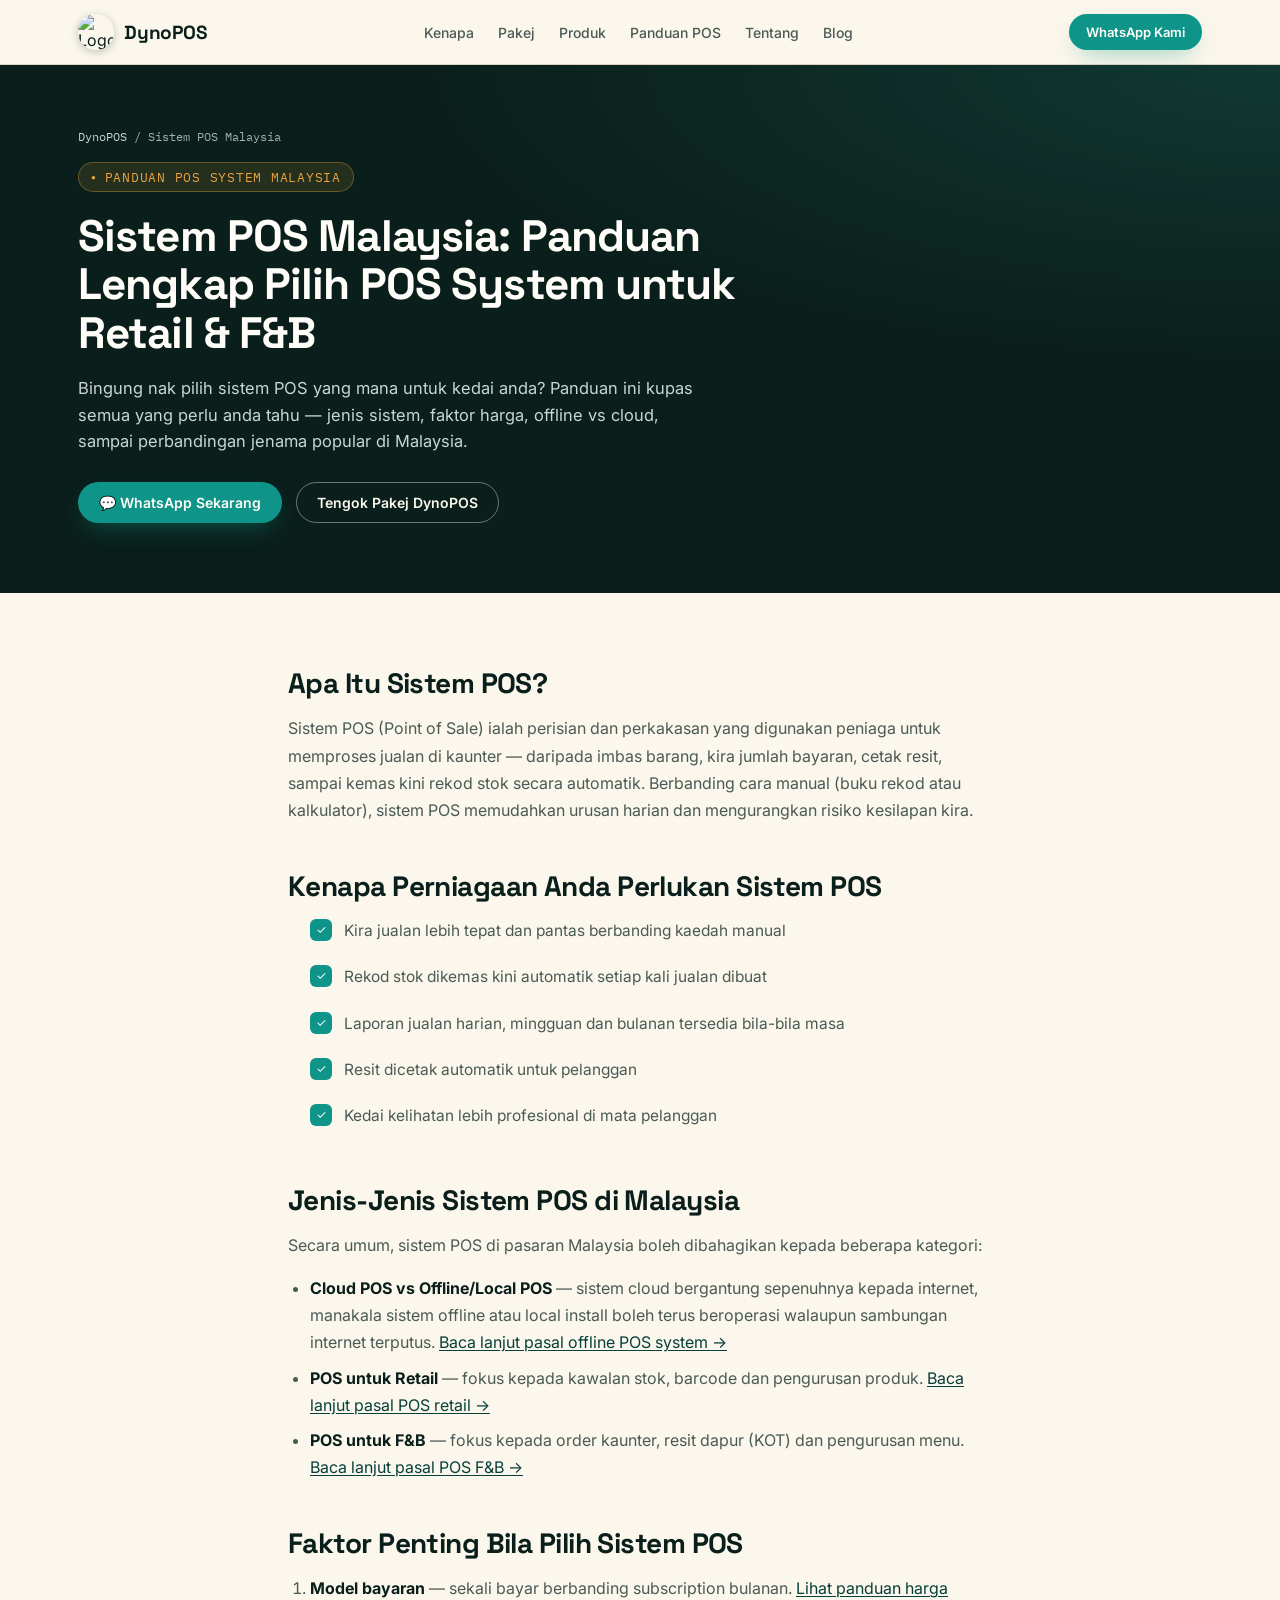
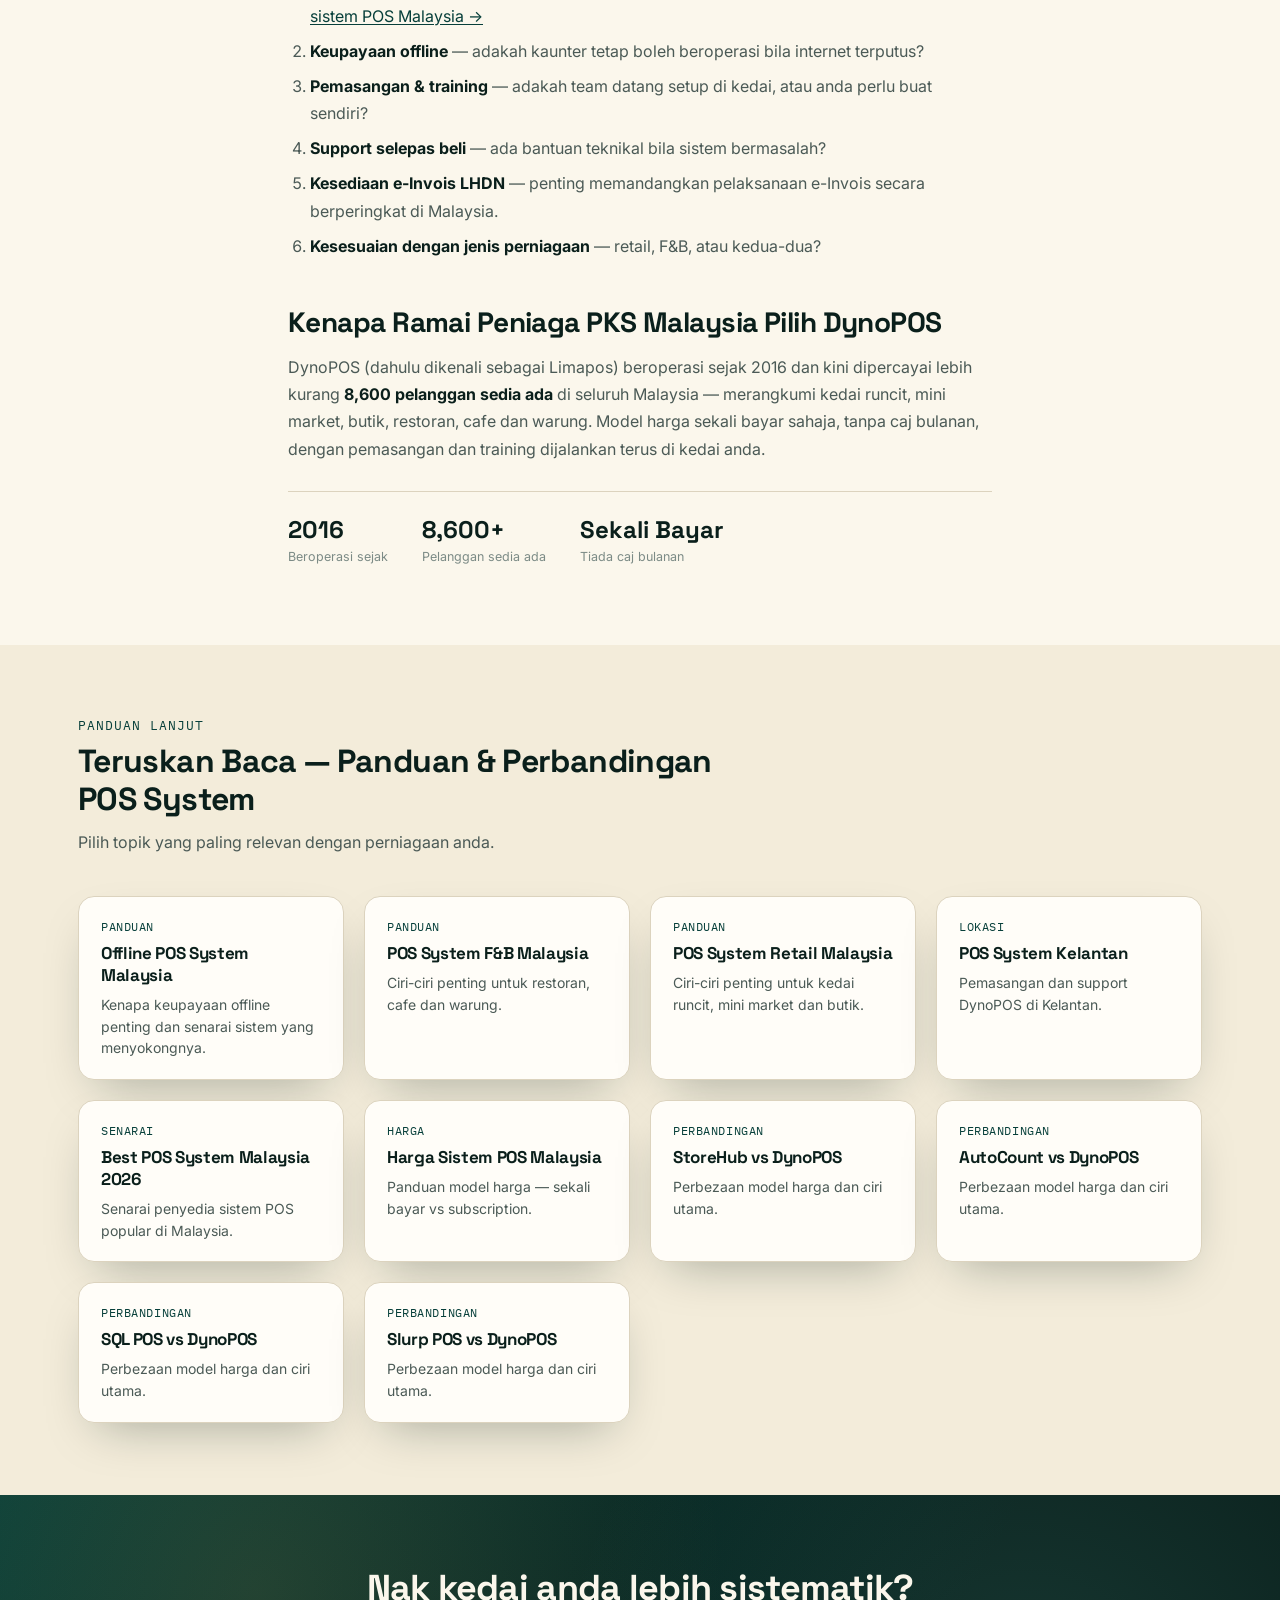
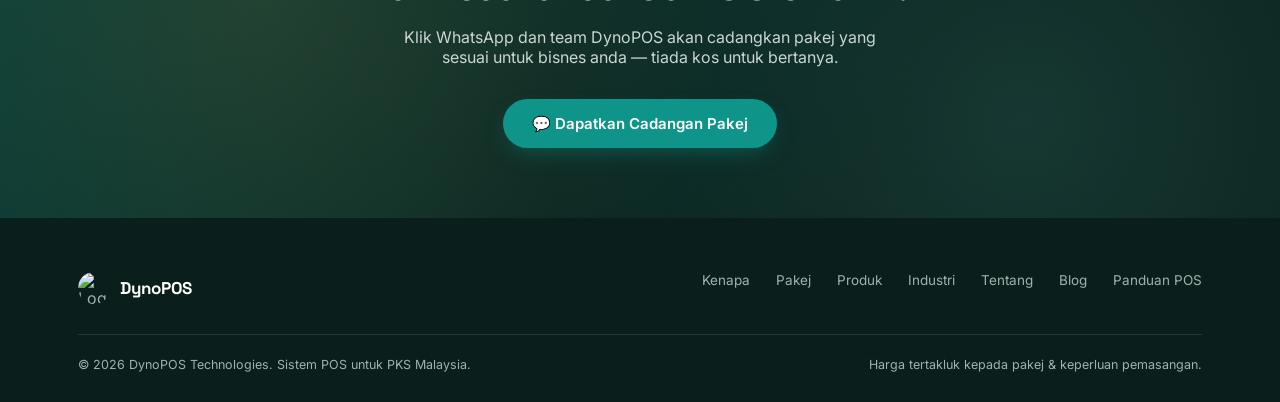
==== pos-system-malaysia/index.html @ ec13a494 "Build SEO content cluster: pillar page + 10 supporting pages Adds a pos-system-malaysia/ pillar page" ====
<!DOCTYPE html>
<html lang="ms">
<head>
<meta charset="UTF-8">
<meta name="viewport" content="width=device-width, initial-scale=1">
<title>Sistem POS Malaysia — Panduan Lengkap 2026 | DynoPOS</title>
<meta name="description" content="Panduan lengkap pilih sistem POS di Malaysia — offline vs cloud, retail vs F&amp;B, harga dan perbandingan jenama popular. Termasuk DynoPOS, dipercayai 8,600+ pelanggan.">
<link rel="canonical" href="https://dynopos.my/pos-system-malaysia/">

<meta property="og:type" content="article">
<meta property="og:locale" content="ms_MY">
<meta property="og:site_name" content="DynoPOS">
<meta property="og:title" content="Sistem POS Malaysia — Panduan Lengkap 2026">
<meta property="og:description" content="Panduan lengkap pilih sistem POS di Malaysia — offline vs cloud, retail vs F&amp;B, harga dan perbandingan jenama popular.">
<meta property="og:url" content="https://dynopos.my/pos-system-malaysia/">
<meta property="og:image" content="https://dynopos.my/assets/hero-bg.jpg">
<meta name="twitter:card" content="summary_large_image">
<meta name="twitter:title" content="Sistem POS Malaysia — Panduan Lengkap 2026">
<meta name="twitter:description" content="Panduan lengkap pilih sistem POS di Malaysia — offline vs cloud, retail vs F&amp;B, harga dan perbandingan jenama popular.">
<meta name="twitter:image" content="https://dynopos.my/assets/hero-bg.jpg">

<script type="application/ld+json">
{
  "@context": "https://schema.org",
  "@type": "BreadcrumbList",
  "itemListElement": [
    {"@type": "ListItem", "position": 1, "name": "DynoPOS", "item": "https://dynopos.my/"},
    {"@type": "ListItem", "position": 2, "name": "Sistem POS Malaysia", "item": "https://dynopos.my/pos-system-malaysia/"}
  ]
}
</script>

<link rel="preconnect" href="https://fonts.googleapis.com">
<link rel="preconnect" href="https://fonts.gstatic.com" crossorigin>
<link href="https://fonts.googleapis.com/css2?family=Space+Grotesk:wght@500;600;700&family=IBM+Plex+Mono:wght@400;500;600&family=Inter:wght@400;500;600;700&display=swap" rel="stylesheet">
<link rel="stylesheet" href="/assets/site.css">
</head>
<body>

<header>
  <div class="nav">
    <a class="brand" href="/">
      <img src="/assets/dyno-logo.jpg" alt="Logo DynoPOS">
      <span>DynoPOS</span>
    </a>
    <nav class="navlinks">
      <a href="/#kenapa">Kenapa</a>
      <a href="/#pakej">Pakej</a>
      <a href="/#produk">Produk</a>
      <a href="/pos-system-malaysia/">Panduan POS</a>
      <a href="/#tentang">Tentang</a>
      <a href="/#blog">Blog</a>
    </nav>
    <a class="btn btn-primary btn-sm" href="https://www.wasap.my/601111496842/Saya%20berminat%20dengan%20DynoPOS" target="_blank" rel="noopener">WhatsApp Kami</a>
  </div>
</header>

<section class="page-hero">
  <div class="wrap">
    <div class="breadcrumb"><a href="/">DynoPOS</a> / Sistem POS Malaysia</div>
    <span class="eyebrow">Panduan POS System Malaysia</span>
    <h1>Sistem POS Malaysia: Panduan Lengkap Pilih POS System untuk Retail &amp; F&amp;B</h1>
    <p class="lead">Bingung nak pilih sistem POS yang mana untuk kedai anda? Panduan ini kupas semua yang perlu anda tahu — jenis sistem, faktor harga, offline vs cloud, sampai perbandingan jenama popular di Malaysia.</p>
    <div class="hero-ctas">
      <a class="btn btn-primary" href="https://www.wasap.my/601111496842/Saya%20berminat%20dengan%20DynoPOS" target="_blank" rel="noopener">💬 WhatsApp Sekarang</a>
      <a class="btn btn-ghost" href="/#pakej">Tengok Pakej DynoPOS</a>
    </div>
  </div>
</section>

<section class="pad">
  <div class="wrap article">

    <h2>Apa Itu Sistem POS?</h2>
    <p>Sistem POS (Point of Sale) ialah perisian dan perkakasan yang digunakan peniaga untuk memproses jualan di kaunter — daripada imbas barang, kira jumlah bayaran, cetak resit, sampai kemas kini rekod stok secara automatik. Berbanding cara manual (buku rekod atau kalkulator), sistem POS memudahkan urusan harian dan mengurangkan risiko kesilapan kira.</p>

    <h2>Kenapa Perniagaan Anda Perlukan Sistem POS</h2>
    <ul class="checklist">
      <li><span class="chk">✓</span> Kira jualan lebih tepat dan pantas berbanding kaedah manual</li>
      <li><span class="chk">✓</span> Rekod stok dikemas kini automatik setiap kali jualan dibuat</li>
      <li><span class="chk">✓</span> Laporan jualan harian, mingguan dan bulanan tersedia bila-bila masa</li>
      <li><span class="chk">✓</span> Resit dicetak automatik untuk pelanggan</li>
      <li><span class="chk">✓</span> Kedai kelihatan lebih profesional di mata pelanggan</li>
    </ul>

    <h2>Jenis-Jenis Sistem POS di Malaysia</h2>
    <p>Secara umum, sistem POS di pasaran Malaysia boleh dibahagikan kepada beberapa kategori:</p>
    <ul>
      <li><strong>Cloud POS vs Offline/Local POS</strong> — sistem cloud bergantung sepenuhnya kepada internet, manakala sistem offline atau local install boleh terus beroperasi walaupun sambungan internet terputus. <a href="/offline-pos-system-malaysia/">Baca lanjut pasal offline POS system →</a></li>
      <li><strong>POS untuk Retail</strong> — fokus kepada kawalan stok, barcode dan pengurusan produk. <a href="/pos-system-retail-malaysia/">Baca lanjut pasal POS retail →</a></li>
      <li><strong>POS untuk F&amp;B</strong> — fokus kepada order kaunter, resit dapur (KOT) dan pengurusan menu. <a href="/pos-system-fnb-malaysia/">Baca lanjut pasal POS F&amp;B →</a></li>
    </ul>

    <h2>Faktor Penting Bila Pilih Sistem POS</h2>
    <ol>
      <li><strong>Model bayaran</strong> — sekali bayar berbanding subscription bulanan. <a href="/pos-system-price-malaysia/">Lihat panduan harga sistem POS Malaysia →</a></li>
      <li><strong>Keupayaan offline</strong> — adakah kaunter tetap boleh beroperasi bila internet terputus?</li>
      <li><strong>Pemasangan &amp; training</strong> — adakah team datang setup di kedai, atau anda perlu buat sendiri?</li>
      <li><strong>Support selepas beli</strong> — ada bantuan teknikal bila sistem bermasalah?</li>
      <li><strong>Kesediaan e-Invois LHDN</strong> — penting memandangkan pelaksanaan e-Invois secara berperingkat di Malaysia.</li>
      <li><strong>Kesesuaian dengan jenis perniagaan</strong> — retail, F&amp;B, atau kedua-dua?</li>
    </ol>

    <h2>Kenapa Ramai Peniaga PKS Malaysia Pilih DynoPOS</h2>
    <p>DynoPOS (dahulu dikenali sebagai Limapos) beroperasi sejak 2016 dan kini dipercayai lebih kurang <strong>8,600 pelanggan sedia ada</strong> di seluruh Malaysia — merangkumi kedai runcit, mini market, butik, restoran, cafe dan warung. Model harga sekali bayar sahaja, tanpa caj bulanan, dengan pemasangan dan training dijalankan terus di kedai anda.</p>

    <div class="stat-row">
      <div><b>2016</b><span>Beroperasi sejak</span></div>
      <div><b>8,600+</b><span>Pelanggan sedia ada</span></div>
      <div><b>Sekali Bayar</b><span>Tiada caj bulanan</span></div>
    </div>

  </div>
</section>

<section class="pad" style="background:var(--paper-2);">
  <div class="wrap">
    <div class="sec-head">
      <span class="kicker">Panduan Lanjut</span>
      <h2>Teruskan Baca — Panduan &amp; Perbandingan POS System</h2>
      <p>Pilih topik yang paling relevan dengan perniagaan anda.</p>
    </div>
    <div class="card-grid">
      <a class="link-card" href="/offline-pos-system-malaysia/">
        <span class="lc-kicker">Panduan</span>
        <h3>Offline POS System Malaysia</h3>
        <p>Kenapa keupayaan offline penting dan senarai sistem yang menyokongnya.</p>
      </a>
      <a class="link-card" href="/pos-system-fnb-malaysia/">
        <span class="lc-kicker">Panduan</span>
        <h3>POS System F&amp;B Malaysia</h3>
        <p>Ciri-ciri penting untuk restoran, cafe dan warung.</p>
      </a>
      <a class="link-card" href="/pos-system-retail-malaysia/">
        <span class="lc-kicker">Panduan</span>
        <h3>POS System Retail Malaysia</h3>
        <p>Ciri-ciri penting untuk kedai runcit, mini market dan butik.</p>
      </a>
      <a class="link-card" href="/pos-system-kelantan/">
        <span class="lc-kicker">Lokasi</span>
        <h3>POS System Kelantan</h3>
        <p>Pemasangan dan support DynoPOS di Kelantan.</p>
      </a>
      <a class="link-card" href="/best-pos-system-malaysia-2026/">
        <span class="lc-kicker">Senarai</span>
        <h3>Best POS System Malaysia 2026</h3>
        <p>Senarai penyedia sistem POS popular di Malaysia.</p>
      </a>
      <a class="link-card" href="/pos-system-price-malaysia/">
        <span class="lc-kicker">Harga</span>
        <h3>Harga Sistem POS Malaysia</h3>
        <p>Panduan model harga — sekali bayar vs subscription.</p>
      </a>
      <a class="link-card" href="/storehub-vs-dynopos/">
        <span class="lc-kicker">Perbandingan</span>
        <h3>StoreHub vs DynoPOS</h3>
        <p>Perbezaan model harga dan ciri utama.</p>
      </a>
      <a class="link-card" href="/autocount-vs-dynopos/">
        <span class="lc-kicker">Perbandingan</span>
        <h3>AutoCount vs DynoPOS</h3>
        <p>Perbezaan model harga dan ciri utama.</p>
      </a>
      <a class="link-card" href="/sql-pos-vs-dynopos/">
        <span class="lc-kicker">Perbandingan</span>
        <h3>SQL POS vs DynoPOS</h3>
        <p>Perbezaan model harga dan ciri utama.</p>
      </a>
      <a class="link-card" href="/slurp-vs-dynopos/">
        <span class="lc-kicker">Perbandingan</span>
        <h3>Slurp POS vs DynoPOS</h3>
        <p>Perbezaan model harga dan ciri utama.</p>
      </a>
    </div>
  </div>
</section>

<section class="cta-band">
  <div class="wrap">
    <h2>Nak kedai anda lebih sistematik?</h2>
    <p>Klik WhatsApp dan team DynoPOS akan cadangkan pakej yang sesuai untuk bisnes anda — tiada kos untuk bertanya.</p>
    <a class="btn btn-primary" href="https://www.wasap.my/601111496842/Saya%20berminat%20dengan%20DynoPOS%2C%20boleh%20cadangkan%20pakej%20sesuai%3F" target="_blank" rel="noopener">💬 Dapatkan Cadangan Pakej</a>
  </div>
</section>

<footer>
  <div class="wrap">
    <div class="foot-grid">
      <a class="foot-brand" href="/">
        <img src="/assets/dyno-logo.jpg" alt="Logo DynoPOS">
        <span>DynoPOS</span>
      </a>
      <div class="foot-links">
        <a href="/#kenapa">Kenapa</a>
        <a href="/#pakej">Pakej</a>
        <a href="/#produk">Produk</a>
        <a href="/#industri">Industri</a>
        <a href="/#tentang">Tentang</a>
        <a href="/#blog">Blog</a>
        <a href="/pos-system-malaysia/">Panduan POS</a>
      </div>
    </div>
    <div class="foot-bottom">
      <span>© 2026 DynoPOS Technologies. Sistem POS untuk PKS Malaysia.</span>
      <span>Harga tertakluk kepada pakej &amp; keperluan pemasangan.</span>
    </div>
  </div>
</footer>

</body>
</html>
---- assets/site.css ----
:root{
  --ink:#0A1F1B;
  --ink-2:#0F2A24;
  --teal:#0E9488;
  --teal-d:#073F3A;
  --teal-l:#5FC4B6;
  --amber:#E8A33D;
  --amber-d:#B87A1F;
  --paper:#FBF7EC;
  --paper-2:#F3ECDA;
  --line:#DCD3BE;
  --slate:#4B5A56;
  --slate-l:#7C8B86;
  --white:#FFFDF8;
  --r-sm:10px;
  --r-md:16px;
  --r-lg:26px;
  --shadow:0 20px 50px -20px rgba(10,31,27,.35);
}
*{box-sizing:border-box;}
html{scroll-behavior:smooth;}
@media (prefers-reduced-motion: reduce){
  html{scroll-behavior:auto;}
  *{animation-duration:.001ms !important; animation-iteration-count:1 !important; transition-duration:.001ms !important; scroll-behavior:auto !important;}
}
body{
  margin:0;
  font-family:'Inter',sans-serif;
  background:var(--paper);
  color:var(--ink);
  -webkit-font-smoothing:antialiased;
  overflow-x:hidden;
}
h1,h2,h3,.display{font-family:'Space Grotesk',sans-serif; font-weight:700; letter-spacing:-0.02em; margin:0;}
.mono{font-family:'IBM Plex Mono',monospace;}
a{color:inherit; text-decoration:none;}
img{max-width:100%; display:block;}
.wrap{max-width:1180px; margin:0 auto; padding:0 28px;}
section{position:relative;}

/* ---------- HEADER ---------- */
header{
  position:sticky; top:0; z-index:50;
  background:rgba(251,247,236,.86);
  backdrop-filter:blur(10px);
  border-bottom:1px solid var(--line);
}
.nav{
  display:flex; align-items:center; justify-content:space-between;
  padding:14px 28px; max-width:1180px; margin:0 auto;
}
.brand{display:flex; align-items:center; gap:10px;}
.brand img{width:36px; height:36px; border-radius:50%; box-shadow:0 2px 8px rgba(10,31,27,.25);}
.brand span{font-family:'Space Grotesk',sans-serif; font-weight:700; font-size:19px; letter-spacing:-0.01em;}
.navlinks{display:flex; gap:24px; font-size:14px; font-weight:500; color:var(--slate);}
.navlinks a{transition:color .2s;}
.navlinks a:hover, .navlinks a:focus-visible{color:var(--teal-d);}
.btn{
  display:inline-flex; align-items:center; gap:8px;
  padding:11px 20px; border-radius:999px;
  font-weight:600; font-size:14px; cursor:pointer;
  border:1.5px solid transparent;
  transition:transform .18s ease, box-shadow .18s ease, background .18s ease;
}
.btn:focus-visible{outline:3px solid var(--amber); outline-offset:2px;}
.btn-primary{background:var(--teal); color:var(--white); box-shadow:0 10px 24px -10px rgba(14,148,136,.55);}
.btn-primary:hover{transform:translateY(-2px); box-shadow:0 14px 28px -10px rgba(14,148,136,.65);}
.btn-ghost{border-color:var(--ink); color:var(--ink);}
.btn-ghost:hover{background:var(--ink); color:var(--white);}
.btn-sm{padding:9px 16px; font-size:13px;}

/* ---------- PAGE HERO (lite) ---------- */
.page-hero{
  background:radial-gradient(120% 100% at 100% 0%, #123832 0%, var(--ink) 55%);
  color:var(--paper);
  padding:64px 0 70px;
}
.breadcrumb{font-family:'IBM Plex Mono',monospace; font-size:12px; color:#9FB2AD; margin-bottom:18px;}
.breadcrumb a{color:#C9D6D2;}
.breadcrumb a:hover{color:var(--amber);}
.eyebrow{
  display:inline-flex; align-items:center; gap:8px;
  font-family:'IBM Plex Mono',monospace; font-size:12.5px; letter-spacing:.06em;
  color:var(--amber); background:rgba(232,163,61,.12);
  border:1px solid rgba(232,163,61,.35);
  padding:6px 12px; border-radius:999px; margin-bottom:20px;
  text-transform:uppercase;
}
.eyebrow::before{content:"●"; font-size:8px; color:var(--amber);}
.page-hero h1{font-size:clamp(28px,4vw,44px); line-height:1.1; color:var(--white); max-width:760px;}
.page-hero p.lead{font-size:16.5px; line-height:1.6; color:#C9D6D2; max-width:640px; margin:18px 0 28px;}
.page-hero .hero-ctas{display:flex; gap:14px; flex-wrap:wrap;}
.page-hero .btn-ghost{border-color:rgba(251,247,236,.4); color:var(--paper);}
.page-hero .btn-ghost:hover{background:var(--paper); color:var(--ink);}

/* ---------- SECTION HEADERS ---------- */
.kicker{
  font-family:'IBM Plex Mono',monospace; font-size:12.5px; letter-spacing:.08em;
  text-transform:uppercase; color:var(--teal-d); margin-bottom:10px; display:block;
}
.sec-head{max-width:680px; margin-bottom:40px;}
.sec-head h2{font-size:clamp(24px,2.8vw,32px); line-height:1.18;}
.sec-head p{color:var(--slate); font-size:16px; margin-top:12px; line-height:1.6;}

section.pad{padding:72px 0;}

/* ---------- ARTICLE CONTENT ---------- */
.article{max-width:760px; margin:0 auto;}
.article h2{font-size:clamp(22px,2.6vw,28px); margin:44px 0 14px;}
.article h2:first-child{margin-top:0;}
.article h3{font-size:19px; margin:28px 0 10px;}
.article p{color:var(--slate); font-size:16px; line-height:1.7; margin:0 0 16px;}
.article ul,.article ol{color:var(--slate); font-size:16px; line-height:1.7; padding-left:22px; margin:0 0 16px;}
.article li{margin-bottom:8px;}
.article strong{color:var(--ink);}
.article a{color:var(--teal-d); text-decoration:underline; text-underline-offset:2px;}

/* ---------- CARD GRID (cluster links) ---------- */
.card-grid{display:grid; grid-template-columns:repeat(auto-fit,minmax(240px,1fr)); gap:20px;}
.link-card{
  background:var(--white); border:1px solid var(--line); border-radius:var(--r-md);
  padding:22px 22px 20px; box-shadow:var(--shadow);
  transition:transform .2s ease, box-shadow .2s ease;
  display:block;
}
.link-card:hover{transform:translateY(-4px);}
.link-card .lc-kicker{font-family:'IBM Plex Mono',monospace; font-size:11.5px; color:var(--teal-d); text-transform:uppercase; letter-spacing:.05em; margin-bottom:8px; display:block;}
.link-card h3{font-size:17px; margin-bottom:8px;}
.link-card p{color:var(--slate); font-size:14px; line-height:1.55; margin:0;}

/* ---------- COMPARISON TABLE ---------- */
.compare-table{width:100%; border-collapse:collapse; margin:28px 0; font-size:14.5px;}
.compare-table th,.compare-table td{padding:14px 16px; border:1px solid var(--line); text-align:left; vertical-align:top;}
.compare-table th{background:var(--paper-2); font-family:'Space Grotesk',sans-serif; font-weight:700;}
.compare-table td.win{background:rgba(14,148,136,.06); font-weight:600;}
.compare-table-wrap{overflow-x:auto;}

/* ---------- STAT ROW ---------- */
.stat-row{display:flex; gap:34px; flex-wrap:wrap; margin:28px 0 8px; padding-top:22px; border-top:1px solid var(--line);}
.stat-row div b{display:block; font-family:'Space Grotesk',sans-serif; font-size:24px; color:var(--ink);}
.stat-row div span{font-size:12.5px; color:var(--slate-l);}

/* ---------- CHECKLIST ---------- */
.checklist{margin:18px 0; display:grid; gap:12px;}
.checklist li{display:flex; gap:12px; align-items:flex-start; list-style:none; font-size:15.5px; color:var(--slate);}
.checklist li .chk{
  flex:none; width:22px; height:22px; border-radius:6px; background:var(--teal);
  color:var(--white); display:flex; align-items:center; justify-content:center; font-size:12px; margin-top:1px;
}

/* ---------- CTA BAND ---------- */
.cta-band{
  background:linear-gradient(120deg,var(--teal-d),var(--ink) 70%);
  color:var(--paper); padding:70px 0; text-align:center; position:relative; overflow:hidden;
}
.cta-band::before{
  content:""; position:absolute; inset:0;
  background-image:radial-gradient(circle at 20% 30%, rgba(232,163,61,.12), transparent 45%),
                    radial-gradient(circle at 80% 70%, rgba(95,196,182,.15), transparent 45%);
}
.cta-band h2{font-size:clamp(24px,3.2vw,36px); position:relative; max-width:640px; margin:0 auto 16px;}
.cta-band p{color:#C9D6D2; font-size:16px; max-width:520px; margin:0 auto 32px; position:relative;}
.cta-band .btn-primary{position:relative; font-size:15px; padding:14px 28px;}

/* ---------- FOOTER ---------- */
footer{background:var(--ink); color:#9FB2AD; padding:54px 0 30px;}
.foot-grid{display:flex; justify-content:space-between; gap:30px; flex-wrap:wrap; padding-bottom:30px; border-bottom:1px solid rgba(251,247,236,.1);}
.foot-brand{display:flex; align-items:center; gap:10px;}
.foot-brand img{width:32px; height:32px; border-radius:50%;}
.foot-brand span{font-family:'Space Grotesk',sans-serif; font-weight:700; color:var(--white); font-size:17px;}
.foot-links{display:flex; gap:26px; font-size:13.5px; flex-wrap:wrap;}
.foot-links a:hover{color:var(--amber);}
.foot-bottom{padding-top:22px; font-size:12.5px; display:flex; justify-content:space-between; flex-wrap:wrap; gap:10px;}

@media (max-width:900px){
  .navlinks{display:none;}
  .foot-grid{flex-direction:column;}
  .compare-table{font-size:13px;}
}
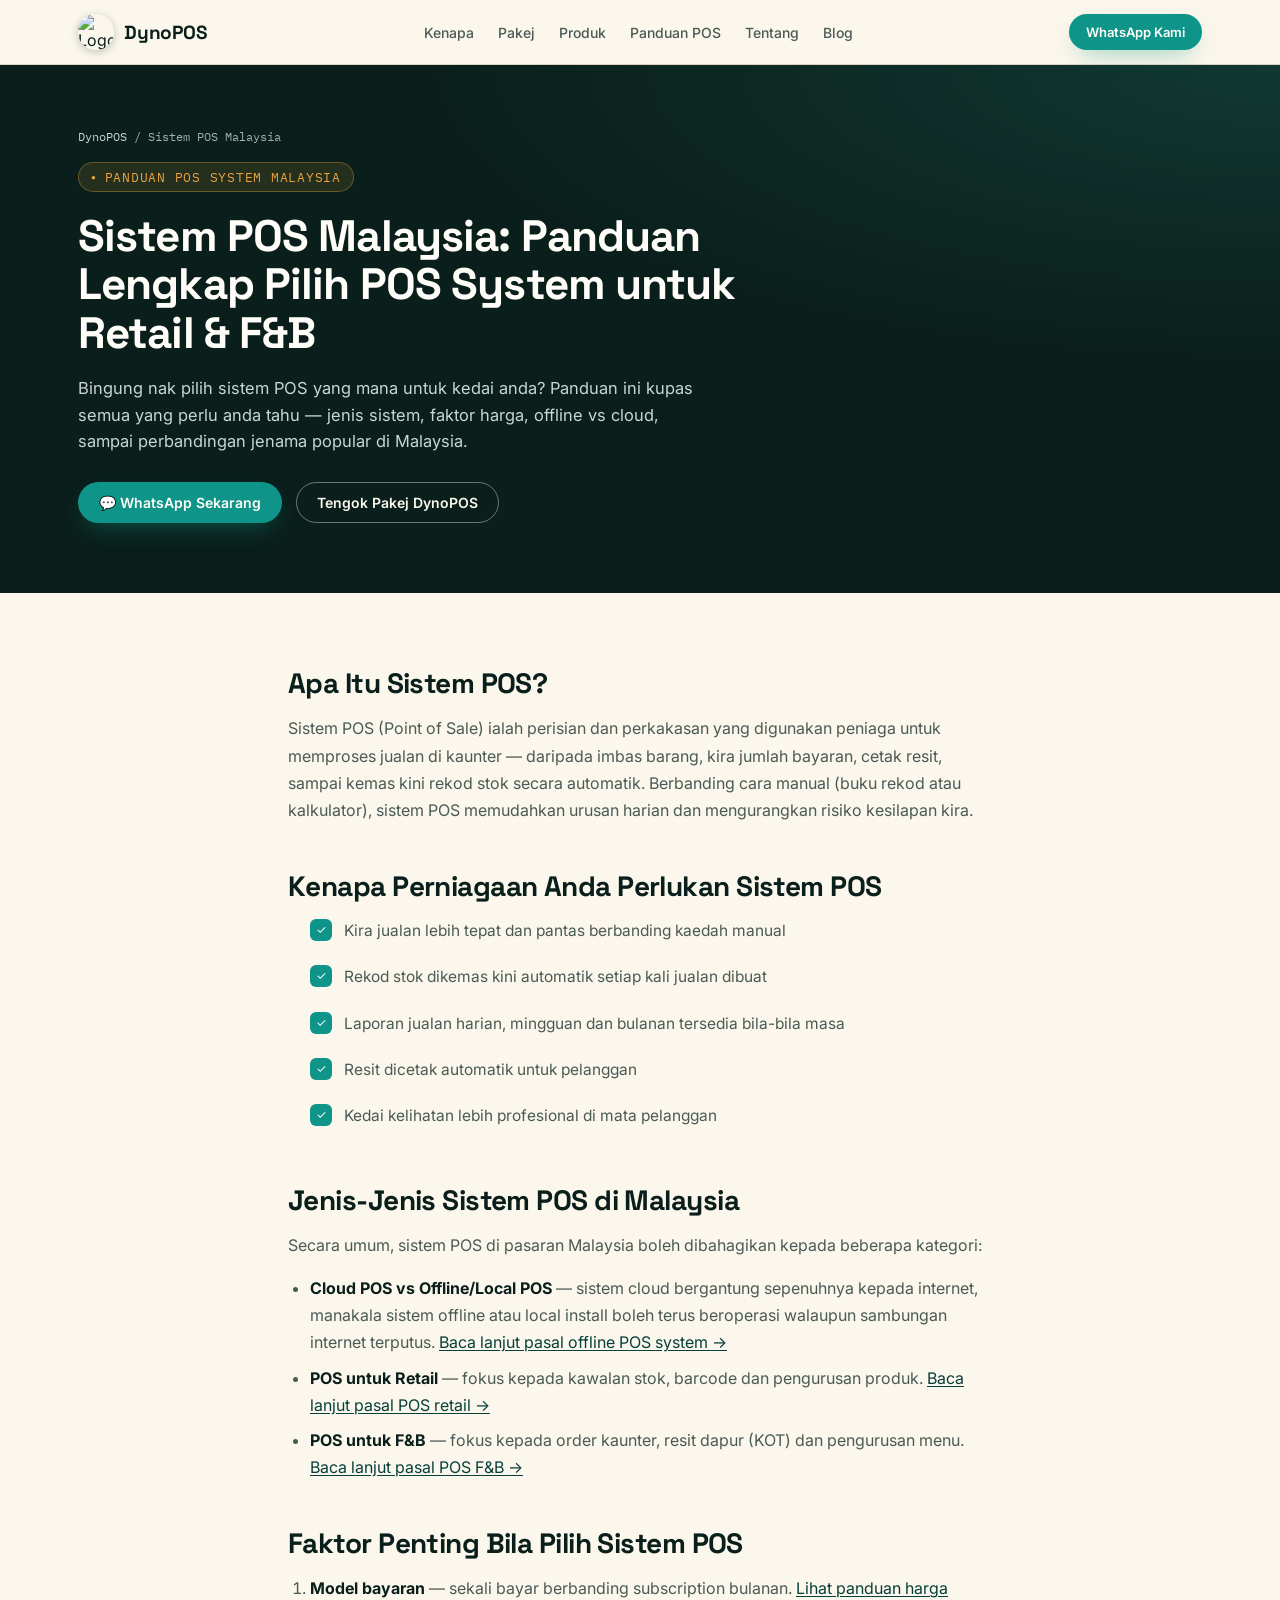
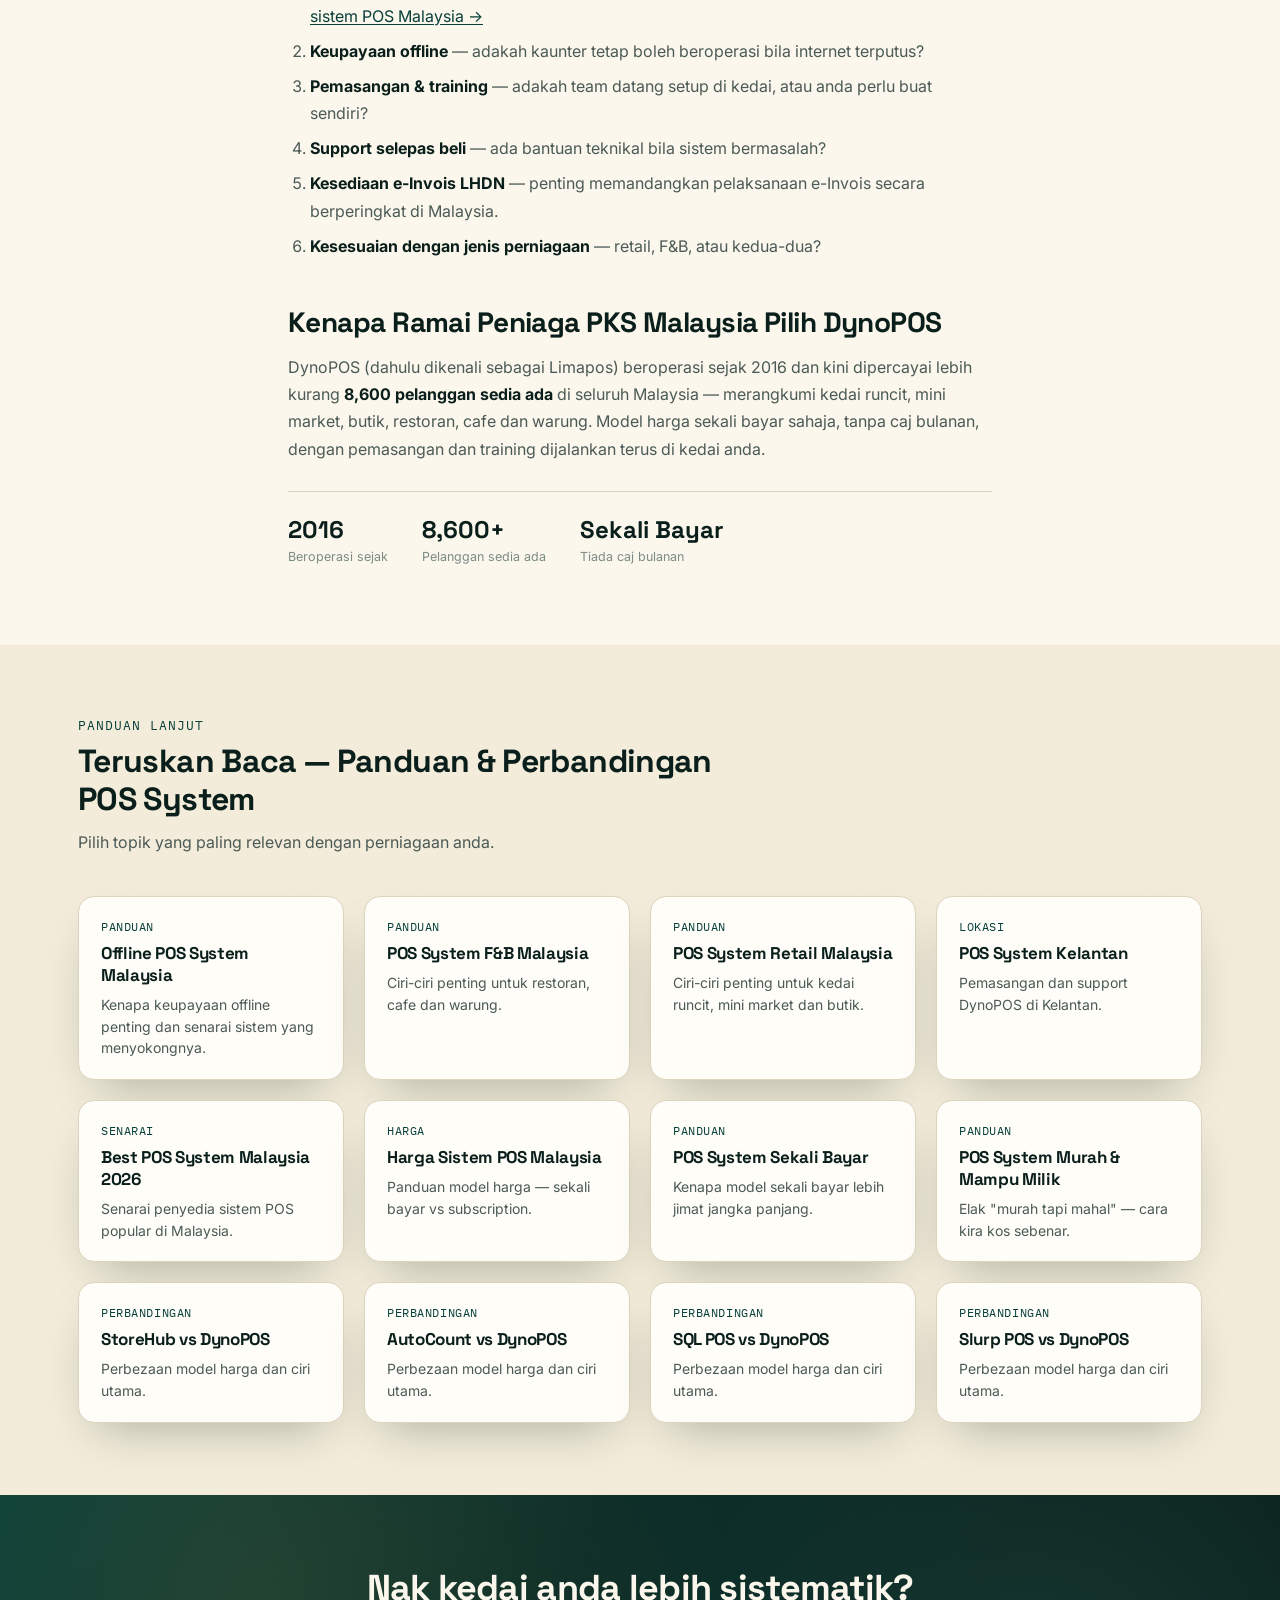
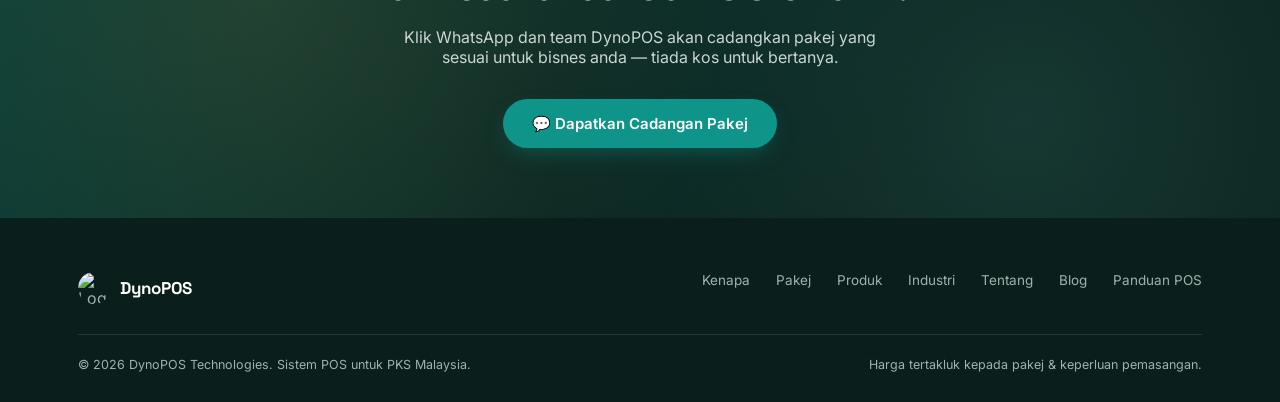
==== commit 52bf35c7: "Add pos-system-sekali-bayar and pos-system-murah-malaysia pages Two new keyword-targeted pages: one-" ====
--- a/pos-system-malaysia/index.html
+++ b/pos-system-malaysia/index.html
@@ -151,6 +151,16 @@
         <h3>Harga Sistem POS Malaysia</h3>
         <p>Panduan model harga — sekali bayar vs subscription.</p>
       </a>
+      <a class="link-card" href="/pos-system-sekali-bayar/">
+        <span class="lc-kicker">Panduan</span>
+        <h3>POS System Sekali Bayar</h3>
+        <p>Kenapa model sekali bayar lebih jimat jangka panjang.</p>
+      </a>
+      <a class="link-card" href="/pos-system-murah-malaysia/">
+        <span class="lc-kicker">Panduan</span>
+        <h3>POS System Murah &amp; Mampu Milik</h3>
+        <p>Elak "murah tapi mahal" — cara kira kos sebenar.</p>
+      </a>
       <a class="link-card" href="/storehub-vs-dynopos/">
         <span class="lc-kicker">Perbandingan</span>
         <h3>StoreHub vs DynoPOS</h3>
